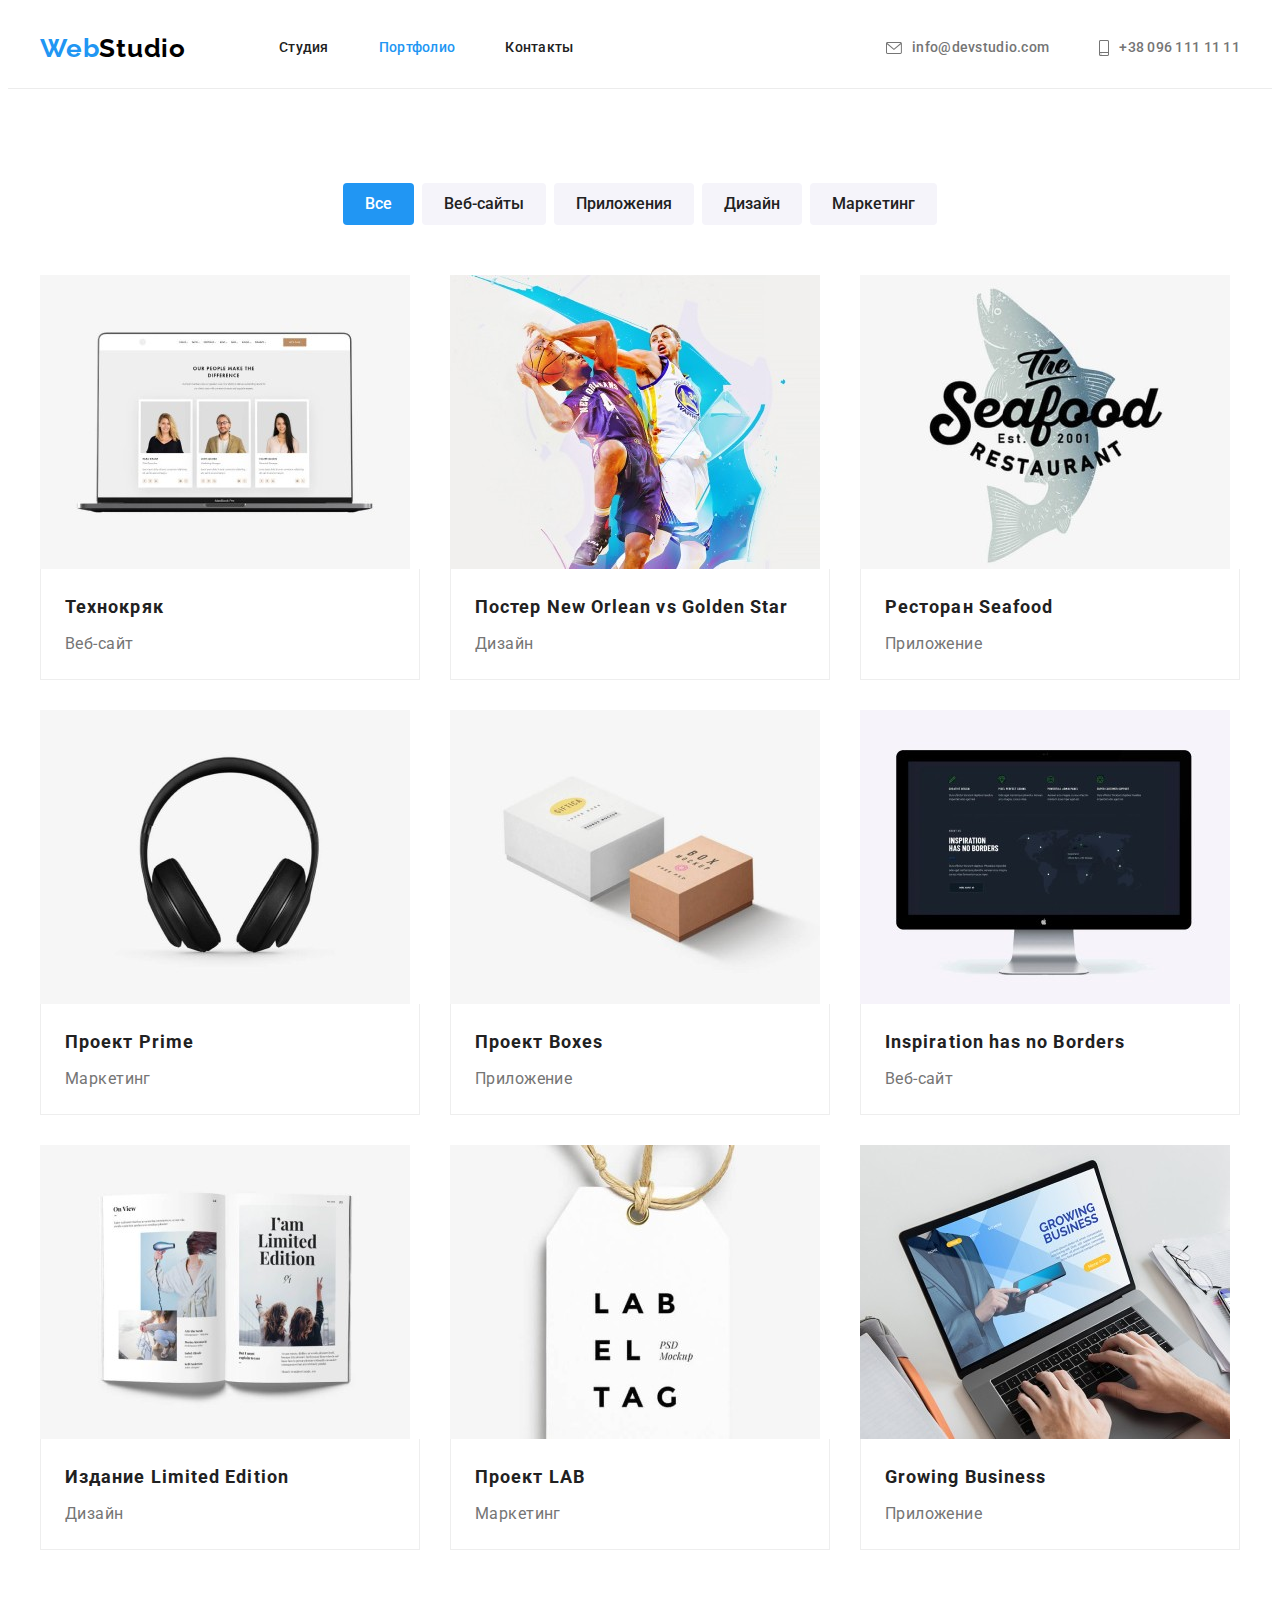
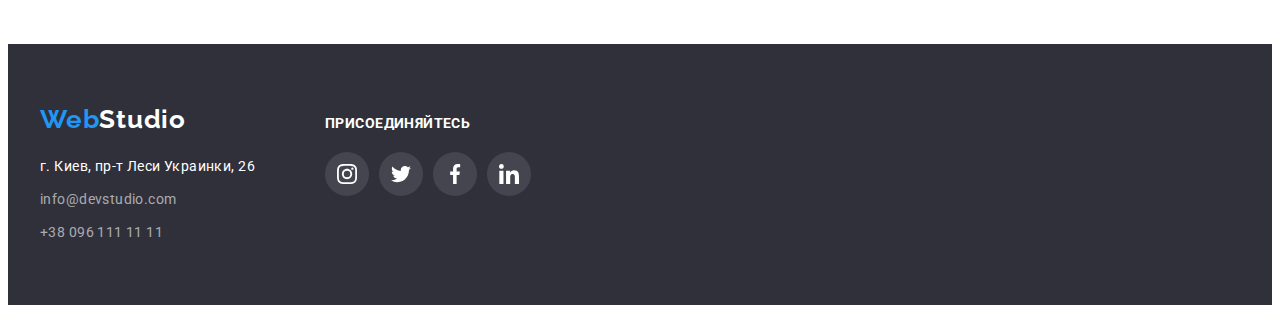
==== portfolio.html @ 4a95376d "Initial commit" ====
<!DOCTYPE html>
<html lang="en">
  <head>
    <meta charset="UTF-8" />
    <meta http-equiv="X-UA-Compatible" content="IE=edge" />
    <meta name="viewport" content="width=device-width, initial-scale=1.0" />
    <title>Portfolio</title>
    <!-- Project fonts -->
    <link rel="preconnect" href="https://fonts.googleapis.com" />
    <link rel="preconnect" href="https://fonts.gstatic.com" crossorigin />
    <link
      href="https://fonts.googleapis.com/css2?family=Raleway:wght@700&family=Roboto:wght@400;500;700;900&display=swap"
      rel="stylesheet"
    />
    <!-- Normalize -->
    <link
      rel="stylesheet"
      href="https://cdnjs.cloudflare.com/ajax/libs/modern-normalize/1.1.0/modern-normalize.min.css"
      integrity="sha512-wpPYUAdjBVSE4KJnH1VR1HeZfpl1ub8YT/NKx4PuQ5NmX2tKuGu6U/JRp5y+Y8XG2tV+wKQpNHVUX03MfMFn9Q=="
      crossorigin="anonymous"
      referrerpolicy="no-referrer"
    />
    <!-- Custom styles -->
    <link rel="stylesheet" href="./css/styles.css" />
  </head>
  <body>
    <!-- Шапка сайту -->
    <header class="header">
      <div class="container header-container">
        <a href="./index.html" class="logo">Web<span class="logo-black">Studio</span> </a>
        <nav class="navigator">
          <ul class="list navigator-list">
            <li class="navigator-item"><a class="navigator-link" href="./index.html">Студия</a></li>
            <li class="navigator-item">
              <a class="navigator-link current" href="./portfolio.html">Портфолио</a>
            </li>
            <li class="navigator-item"><a class="navigator-link" href="#contacts">Контакты</a></li>
          </ul>
        </nav>
        <ul class="list contacts-list">
          <li class="contacts-item">
            <a class="contacts" href="mailto:info@devstudio.com">
              <svg class="contacts-icon" width="16px" height="12px">
                <use href="./images/sprite.svg#icon-envelope "></use>
              </svg>
              info@devstudio.com</a
            >
          </li>
          <li class="contacts-item">
            <a class="contacts" href="tel:380961111111">
              <svg class="contacts-icon" width="10px" height="16px">
                <use href="./images/sprite.svg#icon-smartphone "></use>
              </svg>
              +38 096 111 11 11</a
            >
          </li>
        </ul>
      </div>
    </header>
    <main>
      <section class="section portfolio">
        <h1 class="invisible">Портфолио</h1>
        <!-- Кнопки вибору -->
        <div class="container">
          <ul class="list button">
            <li class="item"><button class="btn current" type="button">Все</button></li>
            <li class="item"><button class="btn" type="button">Веб-сайты</button></li>
            <li class="item"><button class="btn" type="button">Приложения</button></li>
            <li class="item"><button class="btn" type="button">Дизайн</button></li>
            <li class="item"><button class="btn" type="button">Маркетинг</button></li>
          </ul>
          <!-- Картки вибіркового перегляду  -->
          <ul class="list cards grid">
            <li class="item grid-item">
              <a class="card" href="">
                <img src="./images/portfolio/img1.jpg" width="370" alt="Технокряк" />
                <div class="text-bloc">
                  <h2 class="card-title">Технокряк</h2>
                  <p class="card-type">Веб-сайт</p>
                </div>
              </a>
            </li>
            <li class="item grid-item">
              <a class="card" href="">
                <img
                  src="./images/portfolio/img2.jpg"
                  width="370"
                  alt="Постер New Orlean vs Golden Star"
                />
                <div class="text-bloc">
                  <h2 class="card-title">Постер New Orlean vs Golden Star</h2>
                  <p class="card-type">Дизайн</p>
                </div>
              </a>
            </li>
            <li class="item grid-item">
              <a class="card" href="">
                <img src="./images/portfolio/img3.jpg" width="370" alt="Ресторан Seafood" />
                <div class="text-bloc">
                  <h2 class="card-title">Ресторан Seafood</h2>
                  <p class="card-type">Приложение</p>
                </div>
              </a>
            </li>
            <li class="item grid-item">
              <a class="card" href="">
                <img src="./images/portfolio/img4.jpg" width="370" alt="Проект Prime" />
                <div class="text-bloc">
                  <h2 class="card-title">Проект Prime</h2>
                  <p class="card-type">Маркетинг</p>
                </div>
              </a>
            </li>
            <li class="item grid-item">
              <a class="card" href="">
                <img src="./images/portfolio/img5.jpg" width="370" alt="Проект Boxes" />
                <div class="text-bloc">
                  <h2 class="card-title">Проект Boxes</h2>
                  <p class="card-type">Приложение</p>
                </div>
              </a>
            </li>
            <li class="item grid-item">
              <a class="card" href="">
                <img
                  src="./images/portfolio/img6.jpg"
                  width="370"
                  alt="Inspiration has no Borders"
                />
                <div class="text-bloc">
                  <h2 class="card-title">Inspiration has no Borders</h2>
                  <p class="card-type">Веб-сайт</p>
                </div>
              </a>
            </li>
            <li class="item grid-item">
              <a class="card" href="">
                <img src="./images/portfolio/img7.jpg" width="370" alt="Издание Limited Edition" />
                <div class="text-bloc">
                  <h2 class="card-title">Издание Limited Edition</h2>
                  <p class="card-type">Дизайн</p>
                </div>
              </a>
            </li>
            <li class="item grid-item">
              <a class="card" href="">
                <img src="./images/portfolio/img8.jpg" width="370" alt="Проект LAB" />
                <div class="text-bloc">
                  <h2 class="card-title">Проект LAB</h2>
                  <p class="card-type">Маркетинг</p>
                </div>
              </a>
            </li>
            <li class="item grid-item">
              <a class="card" href="">
                <img src="./images/portfolio/img9.jpg" width="370" alt="Growing Business" />
                <div class="text-bloc">
                  <h2 class="card-title">Growing Business</h2>
                  <p class="card-type">Приложение</p>
                </div>
              </a>
            </li>
          </ul>
        </div>
      </section>
    </main>
    <footer class="footer">
      <div class="container">
        <div class="address-container">
          <a class="logo" href="./index.html">Web<span class="logo-white">Studio</span> </a>
          <address class="address" id="contacts">
            <ul class="list ads">
              <li class="item">
                <a
                  class="map"
                  href="//goo.gl/maps/XvVAJL7zwZZcy64VA"
                  target="_blank"
                  rel="noopener noreferrer"
                  >г. Киев, пр-т Леси Украинки, 26</a
                >
              </li>
              <li class="item">
                <a class="mail" href="mailto:info@devstudio.com">info@devstudio.com</a>
              </li>
              <li class="item">
                <a class="tel" href="tel:380961111111">+38 096 111 11 11</a>
              </li>
            </ul>
          </address>
        </div>
        <div class="call">
          <h3 class="call-title">Присоединяйтесь</h3>
          <ul class="list">
            <li class="item">
              <a
                class="call-link"
                href=""
                target="_blank"
                rel="noopener noreferrer"
                aria-label="Instagram"
              >
                <svg class="call-icon" width="20" height="20">
                  <use href="./images/sprite.svg#icon-instagram"></use>
                </svg>
              </a>
            </li>
            <li class="item">
              <a
                class="call-link"
                href=""
                target="_blank"
                rel="noopener noreferrer"
                aria-label="twitter"
              >
                <svg class="call-icon" width="20" height="20">
                  <use href="./images/sprite.svg#icon-twitter"></use>
                </svg>
              </a>
            </li>
            <li class="item">
              <a
                class="call-link"
                href=""
                target="_blank"
                rel="noopener noreferrer"
                aria-label="facebook"
              >
                <svg class="call-icon" width="20" height="20">
                  <use href="./images/sprite.svg#icon-facebook"></use>
                </svg>
              </a>
            </li>
            <li class="item">
              <a
                class="call-link"
                href=""
                target="_blank"
                rel="noopener noreferrer"
                aria-label="linkedin"
              >
                <svg class="call-icon" width="20" height="20">
                  <use href="./images/sprite.svg#icon-linkedin"></use>
                </svg>
              </a>
            </li>
          </ul>
        </div>
      </div>
    </footer>
  </body>
</html>
---- css/styles.css ----
:root {
    /*    Шрифти    */
    --primary-font: 'Roboto',  sans-serif;
    --secondary-font: 'Raleway', sans-serif;
    /*    Колір тексту    */
    --primary-text-color: #212121;
    --secondary-text-color: #757575;
    --third-text-color: #FFFFFF;
    --accent-color: #2196f3;
    /*    Колір фону    */
    --primary-bg-color: #FFFFFF;
    --secondary-bg-color: #F5F4FA;
    /*    Сітка    */
    --items: 2;
    --indent: 30px;
}

body {
    background-color:var(--primary-bg-color);
    font-family: var(--primary-font);
    font-size: 14px;
    line-height: 1.17;
    letter-spacing: 0.03em;
 }
 h1, h2, h3, h4, h5, h6, p{
     margin: 0;
 }
 img{
     display: block;
    max-width: 100%;
    height: auto;
 }
 html{
     scroll-behavior: smooth;
 }

.container{
    /* outline: 1px solid red; */
    width: 1200px;
    padding-left: 15px;
    padding-right: 15px;
    margin-left: auto;
    margin-right: auto;
}
.list{ 
    list-style: none;
    padding: 0;
    margin: 0;
}
.grid{
    display: flex;
    flex-wrap: wrap;
    gap: var(--indent);
}
.grid-item {
    flex-basis: calc((100% - (var(--items) - 1) * var(--indent)) / var(--items));
} 

/* ============================== */
/*          H e a d e r           */
/* ============================== */

.header {
    background: var(--primary-bg-color);
    border-bottom: 1px solid #ECECEC;
}

.header-container{
    display: flex;
    align-items: center;
}
/* логотип */
.logo {
    color: var(--accent-color);
    font-family: var(--secondary-font);
    font-weight: 700;
    font-size: 26px;
    line-height: 1.19;
    letter-spacing: 0.03em;
    text-decoration: none;
}
.header .logo{
    margin-right: 93px;
}
.logo-black {
    color: black;
}
.logo-white {
    color: white;
}

/* меню навігатора */
.navigator-list{
    display: flex;
    align-items: center;
}
.navigator-item {
    margin-right: 50px;
}
.navigator-item:last-child{
    margin: 0;
}
.navigator-link {
    display: block;
    padding-top: 32px;
    padding-bottom: 32px;

    color: var(--primary-text-color);
    /* font-family: var(--primary-font); */
    font-weight: 500;
    line-height: 1.14;
    letter-spacing: 0.02em;
    text-decoration: none;
}
.navigator-link:hover,
.navigator-link:focus,
.current {
    color: var(--accent-color);
}

/* контакти */
.contacts-list {
    display: flex;
    margin-left: auto;
    align-items: center;
}
.contacts {
    display: flex;
    align-items: center;
    justify-content: space-between;
    padding-top: 32px;
    padding-bottom: 32px;


    font-weight: 500;
    line-height: 1.14;
    letter-spacing: 0.02em;
    list-style: none;
    text-decoration: none;
    color: var(--secondary-text-color);
}
.contacts:hover,
.contacts:focus {
    color: var(--accent-color);
}
.contacts-item:first-child{
    margin-right: 50px;
}
.contacts-icon{
    fill: currentColor;
    margin-right: 10px;

}

/* ============================== */
/*            M a i n             */ 
/* ============================== */

/* Секція "герой" */
.hero { 
    max-width: 1600px;
    margin-left: auto;
    margin-right: auto;
    padding-top: 200px;
    padding-bottom: 200px;
    text-align: center;
    background-color: #2F303A;
    background-image: linear-gradient(to bottom, rgba(47, 48, 58, 0.4), rgba(47, 48, 58, 0.4)), url('../images/bg/hero.jpg');
    background-repeat: no-repeat;
    background-position: center;
    background-size: cover;
    }
.hero-title { 
    margin-right: auto;
    margin-left: auto;
    width: 696px;
    margin-bottom: 30px;

    font-weight: 900;
    font-size: 44px;
    line-height: 1.36;
    text-align: center;
    letter-spacing: 0.06em;
    text-transform: uppercase;
    color: var(--third-text-color);
}
.hero-btn {
    display: inline-block;
    min-width: 200px;
    border-radius: 4px;
    padding: 10px 32px;
    border: none;

    font-family:inherit;
    font-weight: 700;
    font-size: 16px;
    line-height: 1.88;
    letter-spacing: 0.06em;
    cursor: pointer;
    background-color: var(--accent-color);
    color: var(--third-text-color);
    box-shadow: 0px 4px 4px rgba(0, 0, 0, 0.15);
}


/* Назви секцій  */
.section-title {
    font-weight: 700;
    font-size: 36px;
    line-height: 1.16;
    text-align: center;
    color: var(--primary-text-color);
}

/* Секція "Переваги" */
.advantage {
    padding-top: 94px;
    padding-bottom: 94px;
}
.invisible {
    position: absolute;
    white-space: nowrap;
    width: 1px;
    height: 1px;
    overflow: hidden;
    border: 0;
    padding: 0;
    clip: rect(0 0 0 0);
    clip-path: inset(50%);
    margin: -1px;
}
.picture-box{
    display: flex;
    align-items: center;
    justify-content: center;
    background-color: #F5F4FA;
    width: 270px;
    height: 120px;
    margin-bottom: 30px;
}
.adv-icon{
    fill: var(--primary-text-color);
    --color2: var(--accent-color);
}
.adv,
.work,
.ccards {
    display: flex;
    align-items: center;
    justify-content: space-between;
}
.adv .item{
    --items:4;
    width: 270px;
}
.adv .item{
margin-bottom: 10px;
color: var(--primary-text-color);
}
.adv .title, 
.call-title{ 
    font-weight: 700;
    font-size: 14px;
    line-height: 1.14;
    text-transform: uppercase; 
} 

.adv .text {
    line-height: 1.71;
    color:var(--secondary-text-color);
}

/* Секція "Чим ми займаємось" */
.works{
    padding-bottom: 94px;
}
.work .grid-item{
    --items:3;
}
.works .section-title,
.comand .section-title,
.clients .section-title {
    margin-bottom: 50px;
}

/* Секція "Команда" */
.comand {
    padding-top: 94px;
    padding-bottom: 94px;
    background: var(--secondary-bg-color);
}
.ccard{
    --items:4;
    background: var(--primary-bg-color);
    box-shadow: 0px 1px 3px rgba(0, 0, 0, 0.12),
    0px 1px 1px rgba(0, 0, 0, 0.14),
    0px 2px 1px rgba(0, 0, 0, 0.2);
    border-radius: 0px 0px 4px 4px;
}
.person{
    padding-top: 30px;
    padding-bottom: 30px;
}
.name {
    margin-bottom: 10px;
    font-weight: 500;
    font-size: 16px;
    line-height: 1.19;
    text-align: center;
}
.prof {
    margin-bottom: 16px;
    font-size: 16px;
    line-height: 1.19;
    text-align: center;    
    color: var(--secondary-text-color);
}
/* Секція "Команда" - Соц.мережі */
.social {
    display: flex;
    align-items: center;
    justify-content: center;
}

.social-link {
    display: flex;
    align-items: center;
    justify-content: center;
    width: 44px;
    height: 44px;
    border-radius: 50%;
    background-color: var(--primary-bg-color);
}

.social-link:hover,
.social-link:focus {
    background-color: var(--accent-color);
}

.social-link:hover .social-icon,
.social-link:focus .social-icon {
    fill: var(--third-text-color);
}

.social-item {
    margin-right: 10px;
}

.social-item:last-child {
    margin-right: 0;
}

.social-icon {
    fill: #AFB1B8;
}

/* Секція "Постійні клієнти" */
.clients{
    padding-top: 92px;
    padding-bottom: 92px;
}
.clients .list{
    display: flex;
    align-items: center;
    justify-content: center;
}
.clients .item {
    margin-right: 30px;
}

.clients .item:last-child {
    margin-right: 0;
}
.clients .link{
    display: flex;
    align-items: center;
    justify-content: center;
    width: 170px;
    height: 92px;

    border: 1px solid #AFB1B8;
    border-radius: 4px;
}
.clients .link:hover,
.clients .link:focus{
    border-color: var(--accent-color);
}
.clients .link:hover .clients-icon,
.clients .link:focus .clients-icon{
    fill: var(--accent-color);
}

.clients-icon{
    fill: #AFB1B8;
}
/* ============================== */
/*         F o o t e r            */
/* ============================== */

.footer {
    display: flex;
    align-items:center;
    justify-content: center;
    flex-wrap: wrap;
    
    padding-top: 60px;
    padding-bottom: 60px;

    background: #2F303A;
}
.footer .container {
    display: flex;
    align-items: baseline;
}
.address-container{
    margin-right: 70px;
}
.footer .logo{
    display: inline-block;
    margin-bottom: 20px;
}
.address {
    line-height: 1.71;
    font-style: normal;
}
.ads .item{
    display: block;
    margin-bottom: 9px;
}
.ads .item:last-child{
    margin-bottom: 0;
}
.map {
    text-decoration: none;
    color:var(--third-text-color);
}
.mail, .tel{
    text-decoration: none;
    color: rgba(255, 255, 255, 0.6);
}

/*  Присоединяйтесь */

.call .list{
    display: flex;
    align-items: center;
    justify-content: center;
}
.call-title{
    margin-bottom: 20px;
    color: var(--third-text-color);
}
.call-link {
    display: flex;
    align-items: center;
    justify-content: center;
    width: 44px;
    height: 44px;
    border-radius: 50%;
    background-color: rgb(255, 255, 255, 0.1);
}
.call-link:hover,
.call-link:focus {
    background-color: var(--accent-color);
}
.call-link:hover .call-icon,
.call-link:focus .call-icon {
    fill: var(--third-text-color);
}
.call .item {
    margin-right: 10px; 
}
.call .item:last-child {
    margin-right: 0;
}
.call-icon {
    fill: var(--third-text-color);
}



/* ============================== */
/*      P o r t f o l i o         */
/* ============================== */

.portfolio {
    padding-top: 94px;
    padding-bottom: 94px;
}

/* Портфолио - кнопки */
.button{
    display: flex;
    align-items: center;
    justify-content: center;
    margin-bottom: 50px;
}
.button .item{
    margin-right: 8px;
}
.button .item:last-child{
    margin-right: 0;
}
.btn {
    padding: 6px 22px;
    border: none;

    font-family: inherit;
    font-weight: 500;
    font-size: 16px;
    line-height: 1.86;
    text-align: center;
    color: var(--primary-text-color);
    background-color: var(--secondary-bg-color);
    border-radius: 4px;
    
}
.btn:hover, 
.btn:focus {
    color: var(--third-text-color);
    background-color: var(--accent-color);
    box-shadow: 0px 3px 1px rgba(0, 0, 0, 0.1),
    0px 1px 2px rgba(0, 0, 0, 0.08),
    0px 2px 2px rgba(0, 0, 0, 0.12);
    border-radius: 4px;
    cursor:pointer;
}
.btn.current {
    color: var(--third-text-color);
    background-color: var(--accent-color);
}

/* Портфоліо - картки */
.cards{
    --items: 3;    
}
.cards .item{
    background: var(--primary-bg-color);    
}
/* .cards .item:nth-child(-n+6){
    margin-bottom: 30px;
} */
.text-bloc{
    padding: 20px 24px;
    border: 1px solid  #EEEEEE;
    border-top: 0; 
}
.card {
    text-decoration: none;
}
.portfolio .card:hover{
    display: block;
    box-shadow: 0px 4px 4px 0px rgba(0, 0, 0, 0.25);
}
.card-title{
    margin-bottom: 4px;

    font-weight: 700;
    font-size: 18px;
    line-height: 2;
    letter-spacing: 0.06em;
    color: var(--primary-text-color)
}
.card-type{
    font-size: 16px;
    line-height: 1.88;
    color: var(--secondary-text-color);
}
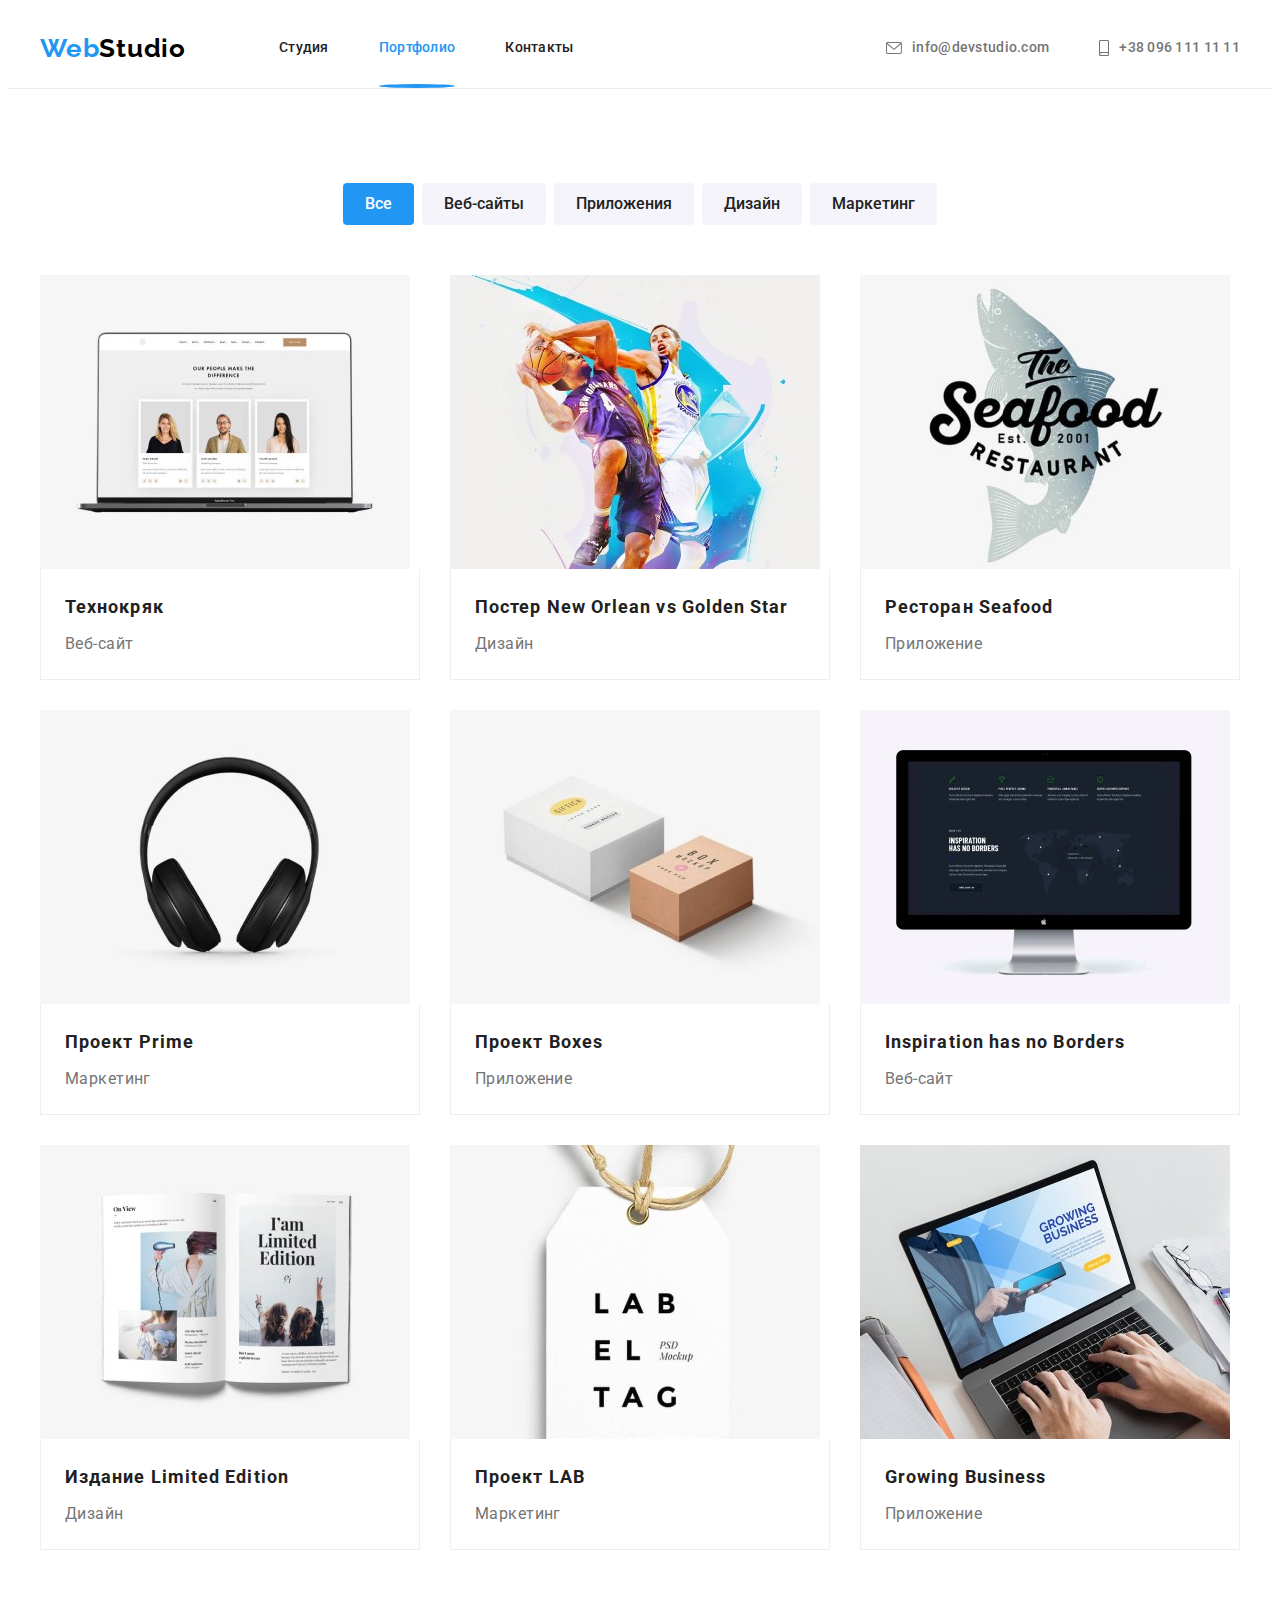
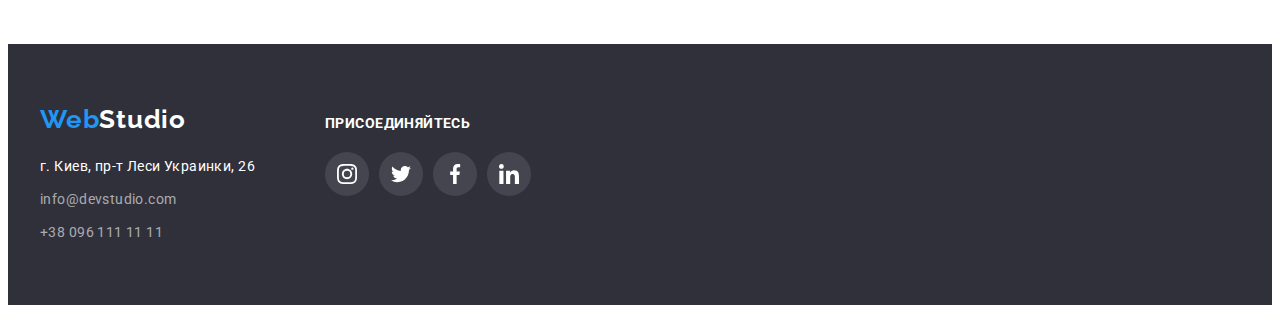
==== commit 26bcfc94: "add decoration line" ====
--- a/portfolio.html
+++ b/portfolio.html
@@ -29,12 +29,16 @@
       <div class="container header-container">
         <a href="./index.html" class="logo">Web<span class="logo-black">Studio</span> </a>
         <nav class="navigator">
-          <ul class="list navigator-list">
-            <li class="navigator-item"><a class="navigator-link" href="./index.html">Студия</a></li>
-            <li class="navigator-item">
-              <a class="navigator-link current" href="./portfolio.html">Портфолио</a>
-            </li>
-            <li class="navigator-item"><a class="navigator-link" href="#contacts">Контакты</a></li>
+          <ul class="list">
+            <li class="item">
+              <a class="link" href="./index.html">Студия</a>
+            </li>
+            <li class="item item-current">
+              <a class="link current" href="./portfolio.html">Портфолио</a>
+            </li>
+            <li class="item">
+              <a class="link" href="#contacts">Контакты</a>
+            </li>
           </ul>
         </nav>
         <ul class="list contacts-list">
--- a/css/styles.css
+++ b/css/styles.css
@@ -90,17 +90,20 @@
 }
 
 /* меню навігатора */
-.navigator-list{
-    display: flex;
-    align-items: center;
-}
-.navigator-item {
+.navigator .list{
+    display: flex;
+    align-items: center;
+}
+.navigator .item {
     margin-right: 50px;
 }
-.navigator-item:last-child{
+.navigator .item:last-child{
     margin: 0;
 }
-.navigator-link {
+.item-current {
+    position: relative;
+}
+.navigator .link {
     display: block;
     padding-top: 32px;
     padding-bottom: 32px;
@@ -112,10 +115,21 @@
     letter-spacing: 0.02em;
     text-decoration: none;
 }
-.navigator-link:hover,
-.navigator-link:focus,
-.current {
+.navigator .link:hover,
+.navigator .link:focus,
+.navigator .current {
     color: var(--accent-color);
+}
+.navigator .current::after {
+    content: "";
+    position: absolute;
+    bottom:0%;
+    left:0%;
+    
+    width: 100%;
+    height: 4px;
+    border-radius: 50%;
+    background-color: var(--accent-color);
 }
 
 /* контакти */
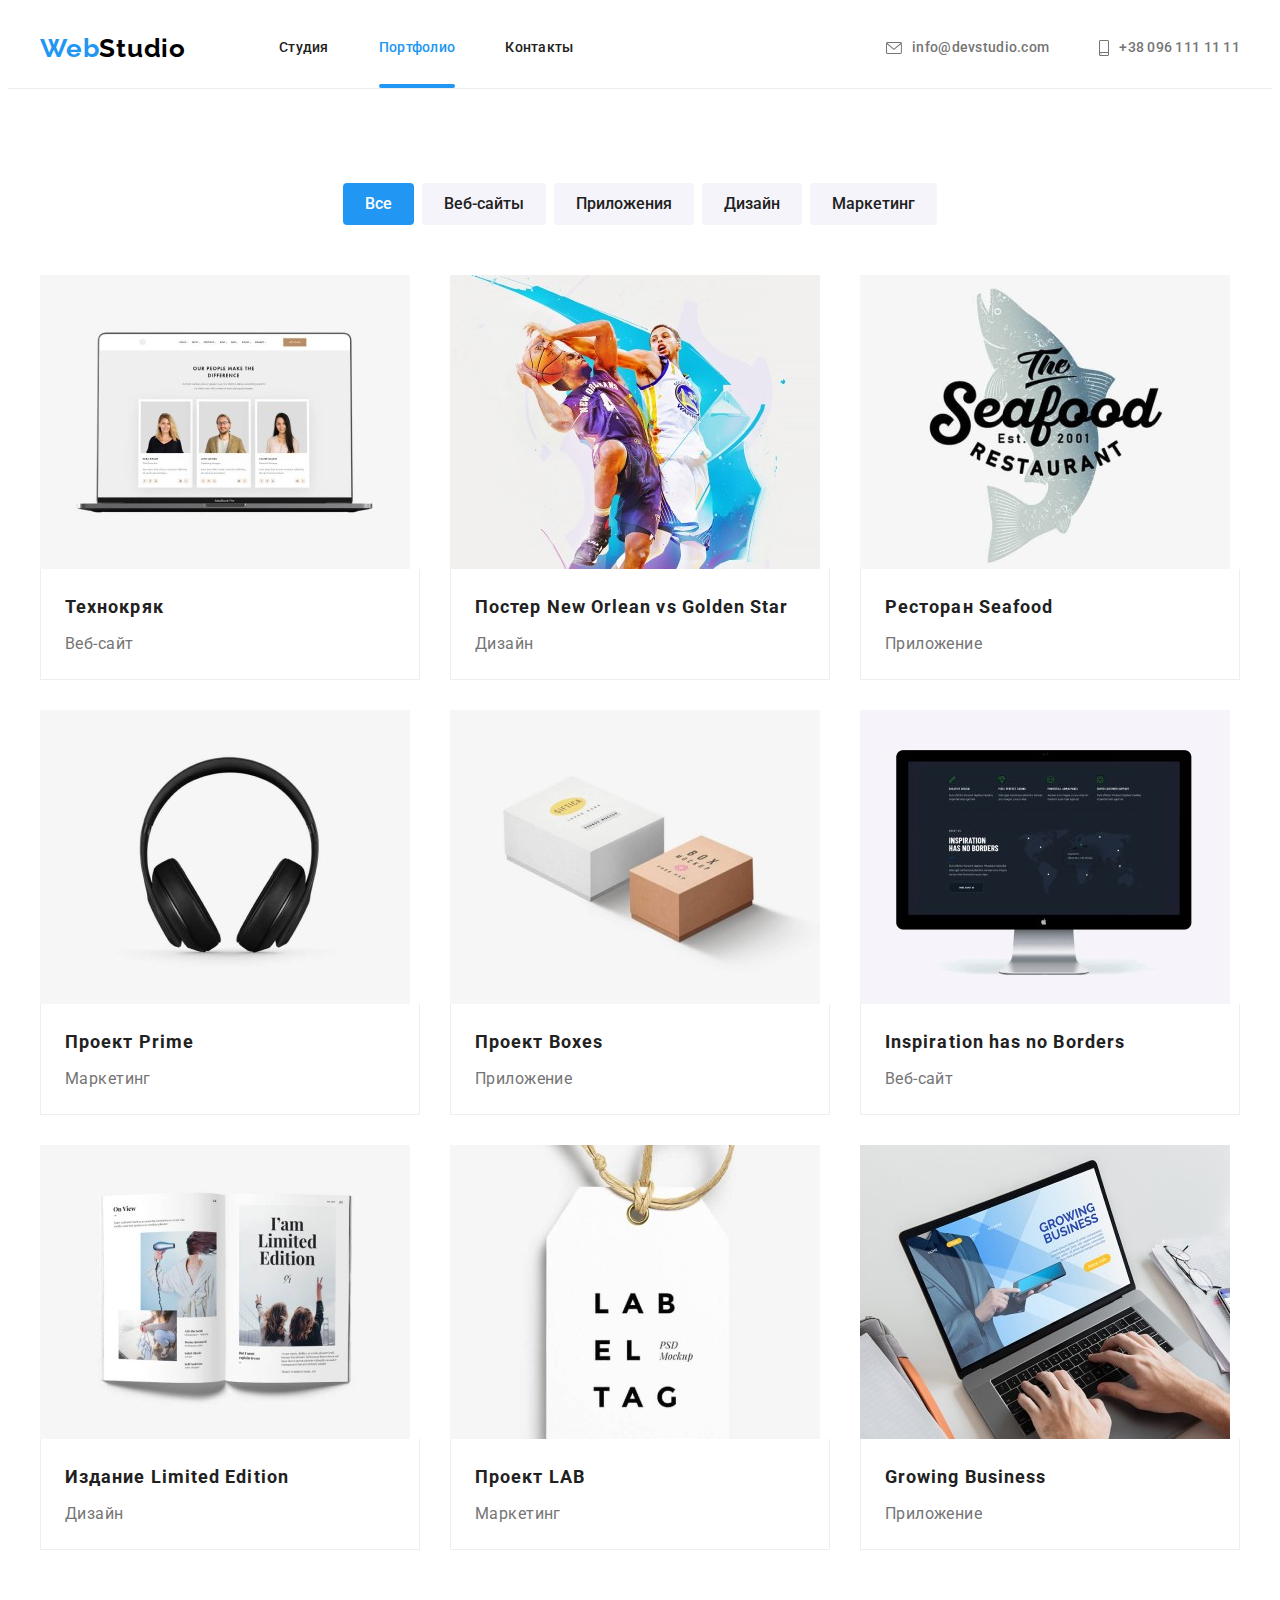
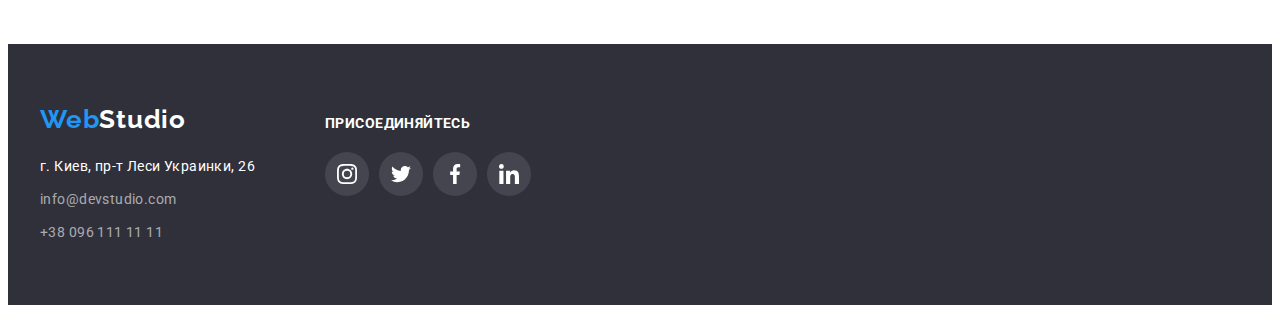
==== commit 18dc79ac: "add animation" ====
--- a/portfolio.html
+++ b/portfolio.html
@@ -77,7 +77,21 @@
           <ul class="list cards grid">
             <li class="item grid-item">
               <a class="card" href="">
-                <img src="./images/portfolio/img1.jpg" width="370" alt="Технокряк" />
+                <div class="card-thumb">
+                  <img
+                    class="picture"
+                    src="./images/portfolio/img1.jpg"
+                    width="370"
+                    alt="Технокряк"
+                  />
+                  <div class="card-overlay">
+                    <p class="blue-text">
+                      Ресурс предлагает комплексные предложения с разным уровнем функционала и
+                      сервисов. Все это позволит посетителю получить исчерпывающие сведения о
+                      компании или частном лице.
+                    </p>
+                  </div>
+                </div>
                 <div class="text-bloc">
                   <h2 class="card-title">Технокряк</h2>
                   <p class="card-type">Веб-сайт</p>
@@ -86,11 +100,20 @@
             </li>
             <li class="item grid-item">
               <a class="card" href="">
+                <div class="card-thumb">
                 <img
                   src="./images/portfolio/img2.jpg"
                   width="370"
                   alt="Постер New Orlean vs Golden Star"
                 />
+                <div class="card-overlay">
+                    <p class="blue-text">
+                      Ресурс предлагает комплексные предложения с разным уровнем функционала и
+                      сервисов. Все это позволит посетителю получить исчерпывающие сведения о
+                      компании или частном лице.
+                    </p>
+                  </div>
+                </div>
                 <div class="text-bloc">
                   <h2 class="card-title">Постер New Orlean vs Golden Star</h2>
                   <p class="card-type">Дизайн</p>
@@ -98,8 +121,17 @@
               </a>
             </li>
             <li class="item grid-item">
+              <div class="card-thumb">
               <a class="card" href="">
                 <img src="./images/portfolio/img3.jpg" width="370" alt="Ресторан Seafood" />
+                <div class="card-overlay">
+                    <p class="blue-text">
+                      Ресурс предлагает комплексные предложения с разным уровнем функционала и
+                      сервисов. Все это позволит посетителю получить исчерпывающие сведения о
+                      компании или частном лице.
+                    </p>
+                  </div>
+                </div>
                 <div class="text-bloc">
                   <h2 class="card-title">Ресторан Seafood</h2>
                   <p class="card-type">Приложение</p>
@@ -108,7 +140,16 @@
             </li>
             <li class="item grid-item">
               <a class="card" href="">
+                <div class="card-thumb">
                 <img src="./images/portfolio/img4.jpg" width="370" alt="Проект Prime" />
+                <div class="card-overlay">
+                    <p class="blue-text">
+                      Ресурс предлагает комплексные предложения с разным уровнем функционала и
+                      сервисов. Все это позволит посетителю получить исчерпывающие сведения о
+                      компании или частном лице.
+                    </p>
+                  </div>
+                </div>
                 <div class="text-bloc">
                   <h2 class="card-title">Проект Prime</h2>
                   <p class="card-type">Маркетинг</p>
@@ -117,7 +158,16 @@
             </li>
             <li class="item grid-item">
               <a class="card" href="">
+                <div class="card-thumb">
                 <img src="./images/portfolio/img5.jpg" width="370" alt="Проект Boxes" />
+                <div class="card-overlay">
+                    <p class="blue-text">
+                      Ресурс предлагает комплексные предложения с разным уровнем функционала и
+                      сервисов. Все это позволит посетителю получить исчерпывающие сведения о
+                      компании или частном лице.
+                    </p>
+                  </div>
+                </div>
                 <div class="text-bloc">
                   <h2 class="card-title">Проект Boxes</h2>
                   <p class="card-type">Приложение</p>
@@ -126,11 +176,20 @@
             </li>
             <li class="item grid-item">
               <a class="card" href="">
+                <div class="card-thumb">
                 <img
                   src="./images/portfolio/img6.jpg"
                   width="370"
                   alt="Inspiration has no Borders"
                 />
+                <div class="card-overlay">
+                    <p class="blue-text">
+                      Ресурс предлагает комплексные предложения с разным уровнем функционала и
+                      сервисов. Все это позволит посетителю получить исчерпывающие сведения о
+                      компании или частном лице.
+                    </p>
+                  </div>
+                </div>
                 <div class="text-bloc">
                   <h2 class="card-title">Inspiration has no Borders</h2>
                   <p class="card-type">Веб-сайт</p>
@@ -139,7 +198,16 @@
             </li>
             <li class="item grid-item">
               <a class="card" href="">
+                <div class="card-thumb">
                 <img src="./images/portfolio/img7.jpg" width="370" alt="Издание Limited Edition" />
+                <div class="card-overlay">
+                    <p class="blue-text">
+                      Ресурс предлагает комплексные предложения с разным уровнем функционала и
+                      сервисов. Все это позволит посетителю получить исчерпывающие сведения о
+                      компании или частном лице.
+                    </p>
+                  </div>
+                </div>
                 <div class="text-bloc">
                   <h2 class="card-title">Издание Limited Edition</h2>
                   <p class="card-type">Дизайн</p>
@@ -148,7 +216,16 @@
             </li>
             <li class="item grid-item">
               <a class="card" href="">
+                <div class="card-thumb">
                 <img src="./images/portfolio/img8.jpg" width="370" alt="Проект LAB" />
+                <div class="card-overlay">
+                    <p class="blue-text">
+                      Ресурс предлагает комплексные предложения с разным уровнем функционала и
+                      сервисов. Все это позволит посетителю получить исчерпывающие сведения о
+                      компании или частном лице.
+                    </p>
+                  </div>
+                </div>
                 <div class="text-bloc">
                   <h2 class="card-title">Проект LAB</h2>
                   <p class="card-type">Маркетинг</p>
@@ -157,7 +234,16 @@
             </li>
             <li class="item grid-item">
               <a class="card" href="">
+                <div class="card-thumb">
                 <img src="./images/portfolio/img9.jpg" width="370" alt="Growing Business" />
+                <div class="card-overlay">
+                    <p class="blue-text">
+                      Ресурс предлагает комплексные предложения с разным уровнем функционала и
+                      сервисов. Все это позволит посетителю получить исчерпывающие сведения о
+                      компании или частном лице.
+                    </p>
+                  </div>
+                </div>
                 <div class="text-bloc">
                   <h2 class="card-title">Growing Business</h2>
                   <p class="card-type">Приложение</p>
--- a/css/styles.css
+++ b/css/styles.css
@@ -13,6 +13,8 @@
     /*    Сітка    */
     --items: 2;
     --indent: 30px;
+    /*  Час затримки анімації*/
+    --timing-function: cubic-bezier(0.4, 0, 0.2, 1);
 }
 
 body {
@@ -93,6 +95,7 @@
 .navigator .list{
     display: flex;
     align-items: center;
+    justify-content: center;
 }
 .navigator .item {
     margin-right: 50px;
@@ -100,20 +103,19 @@
 .navigator .item:last-child{
     margin: 0;
 }
-.item-current {
+.navigator .link {
     position: relative;
-}
-.navigator .link {
     display: block;
     padding-top: 32px;
     padding-bottom: 32px;
 
     color: var(--primary-text-color);
-    /* font-family: var(--primary-font); */
     font-weight: 500;
     line-height: 1.14;
     letter-spacing: 0.02em;
     text-decoration: none;
+
+    transition: color 250ms var(--timing-function);
 }
 .navigator .link:hover,
 .navigator .link:focus,
@@ -123,14 +125,15 @@
 .navigator .current::after {
     content: "";
     position: absolute;
-    bottom:0%;
-    left:0%;
+    bottom:0;
+    left:0;
     
     width: 100%;
     height: 4px;
-    border-radius: 50%;
+    border-radius: 2px;
     background-color: var(--accent-color);
 }
+
 
 /* контакти */
 .contacts-list {
@@ -144,7 +147,6 @@
     justify-content: space-between;
     padding-top: 32px;
     padding-bottom: 32px;
-
 
     font-weight: 500;
     line-height: 1.14;
@@ -152,6 +154,8 @@
     list-style: none;
     text-decoration: none;
     color: var(--secondary-text-color);
+
+    transition: color 250ms var(--timing-function);
 }
 .contacts:hover,
 .contacts:focus {
@@ -163,8 +167,8 @@
 .contacts-icon{
     fill: currentColor;
     margin-right: 10px;
-
-}
+}
+
 
 /* ============================== */
 /*            M a i n             */ 
@@ -215,7 +219,62 @@
     color: var(--third-text-color);
     box-shadow: 0px 4px 4px rgba(0, 0, 0, 0.15);
 }
-
+/* - - - - - - - - - -  */
+/*    Модальне вікно    */
+/* - - - -- - - - - - - */
+/* .backdrop:fixed {*/
+
+.backdrop {
+    position: fixed;
+    top: 0;
+    left: 0;
+    width: 100%;
+    height: 100%;
+    background-color: rgba(0, 0, 0, 0.2);
+
+    opacity: 1;
+    transition: opasity 250ms var(--timing-function);
+}
+.backdrop.is-hidden{
+    opacity: 0;
+    visibility: hidden;
+    pointer-events: none;
+}
+.backdrop.is-hidden .modal {
+    transform: translate(-50%, -50%) scale(0.9);
+}
+.modal {
+    position: absolute;
+    top: 50%;
+    left: 50%;
+
+    height: 580px;
+    width: 530px;
+    background-color: #fff;
+    border-radius: 4px;
+
+    transform: translate(-50%, -50%) scale(1);
+
+    transition: transform 250ms var(--timing-function);
+}
+.modal-btn{
+    position:absolute;
+    top: 8px;
+    right:8px;
+    display: flex;
+    align-items: center;
+    justify-content: center;
+    width: 30px;
+    height: 30px;
+    padding: 0;
+    border-radius: 50%;
+    cursor: pointer;
+    border: 1px solid rgba(0, 0, 0, 0.1);
+    background-color: transparent;
+}
+/* .modbtn{
+    fill: var(--primary-text-color);
+} */
 
 /* Назви секцій  */
 .section-title {
@@ -271,7 +330,8 @@
 margin-bottom: 10px;
 color: var(--primary-text-color);
 }
-.adv .title, 
+.adv .title,
+.works .title, 
 .call-title{ 
     font-weight: 700;
     font-size: 14px;
@@ -289,12 +349,27 @@
     padding-bottom: 94px;
 }
 .work .grid-item{
+    position: relative;
     --items:3;
 }
 .works .section-title,
 .comand .section-title,
 .clients .section-title {
     margin-bottom: 50px;
+}
+.work .title{
+    position: absolute;
+    bottom:0;
+    left:0;
+
+    content: "";
+    
+    text-align: center;
+    padding: 27px 0;
+    width: 100%;
+    height: 70px;
+    color: var(--third-text-color);
+    background-color: rgba(47, 48, 58, 0.8);
 }
 
 /* Секція "Команда" */
@@ -344,13 +419,18 @@
     height: 44px;
     border-radius: 50%;
     background-color: var(--primary-bg-color);
+
+    transition: color 250ms var(--timing-function);
 }
 
 .social-link:hover,
 .social-link:focus {
     background-color: var(--accent-color);
 }
-
+.social-icon {
+    fill: #AFB1B8;
+    transition: fill 250ms var(--timing-function);
+}
 .social-link:hover .social-icon,
 .social-link:focus .social-icon {
     fill: var(--third-text-color);
@@ -364,9 +444,7 @@
     margin-right: 0;
 }
 
-.social-icon {
-    fill: #AFB1B8;
-}
+
 
 /* Секція "Постійні клієнти" */
 .clients{
@@ -394,19 +472,23 @@
 
     border: 1px solid #AFB1B8;
     border-radius: 4px;
+
+    transition: border-color 250ms var(--timing-function);
 }
 .clients .link:hover,
 .clients .link:focus{
     border-color: var(--accent-color);
 }
+.clients-icon{
+    fill: #AFB1B8;
+    transition: fill 250ms var(--timing-function);
+}
 .clients .link:hover .clients-icon,
 .clients .link:focus .clients-icon{
     fill: var(--accent-color);
 }
 
-.clients-icon{
-    fill: #AFB1B8;
-}
+
 /* ============================== */
 /*         F o o t e r            */
 /* ============================== */
@@ -472,11 +554,17 @@
     height: 44px;
     border-radius: 50%;
     background-color: rgb(255, 255, 255, 0.1);
+
+    transition: background-color 250ms var(--timing-function);
 }
 .call-link:hover,
 .call-link:focus {
     background-color: var(--accent-color);
 }
+.call-icon {
+    fill: var(--third-text-color);
+    transition: fill 250ms var(--timing-function);
+}
 .call-link:hover .call-icon,
 .call-link:focus .call-icon {
     fill: var(--third-text-color);
@@ -486,9 +574,6 @@
 }
 .call .item:last-child {
     margin-right: 0;
-}
-.call-icon {
-    fill: var(--third-text-color);
 }
 
 
@@ -528,6 +613,9 @@
     background-color: var(--secondary-bg-color);
     border-radius: 4px;
     
+    transition: background-color 250ms var(--timing-function),
+        color 250ms var(--timing-function),
+        box-shadow 250ms var(--timing-function);
 }
 .btn:hover, 
 .btn:focus {
@@ -551,16 +639,46 @@
 .cards .item{
     background: var(--primary-bg-color);    
 }
-/* .cards .item:nth-child(-n+6){
-    margin-bottom: 30px;
-} */
 .text-bloc{
     padding: 20px 24px;
     border: 1px solid  #EEEEEE;
     border-top: 0; 
 }
-.card {
+.card-thumb{
+    position: relative;
+    overflow: hidden;
+}
+.card-overlay{
+    position: absolute;
+    top: 0;
+    left: 0;
+    width: 100%;
+    height: 100%;
+    background-color: rgba(33, 150, 243, 0.9);
+    
+    transform: translateY(101%);
+    transition: transform 250ms var(--timing-function);
+}
+.portfolio .card:hover .card-overlay {
+    transform: translateY(0);
+}
+.blue-text{
+    position: absolute;
+    top: 0;
+    left: 0;
+        
+    font-size: 18px;
+    line-height: 1.56;
+    letter-spacing: 0.03em;
+
+    padding: 63px 24px;
+    width: 100%;
+    height: 100%;
+    color: var(--third-text-color);
+}
+.portfolio .card{
     text-decoration: none;
+    transition: box-shadow 250ms var(--timing-function);
 }
 .portfolio .card:hover{
     display: block;
